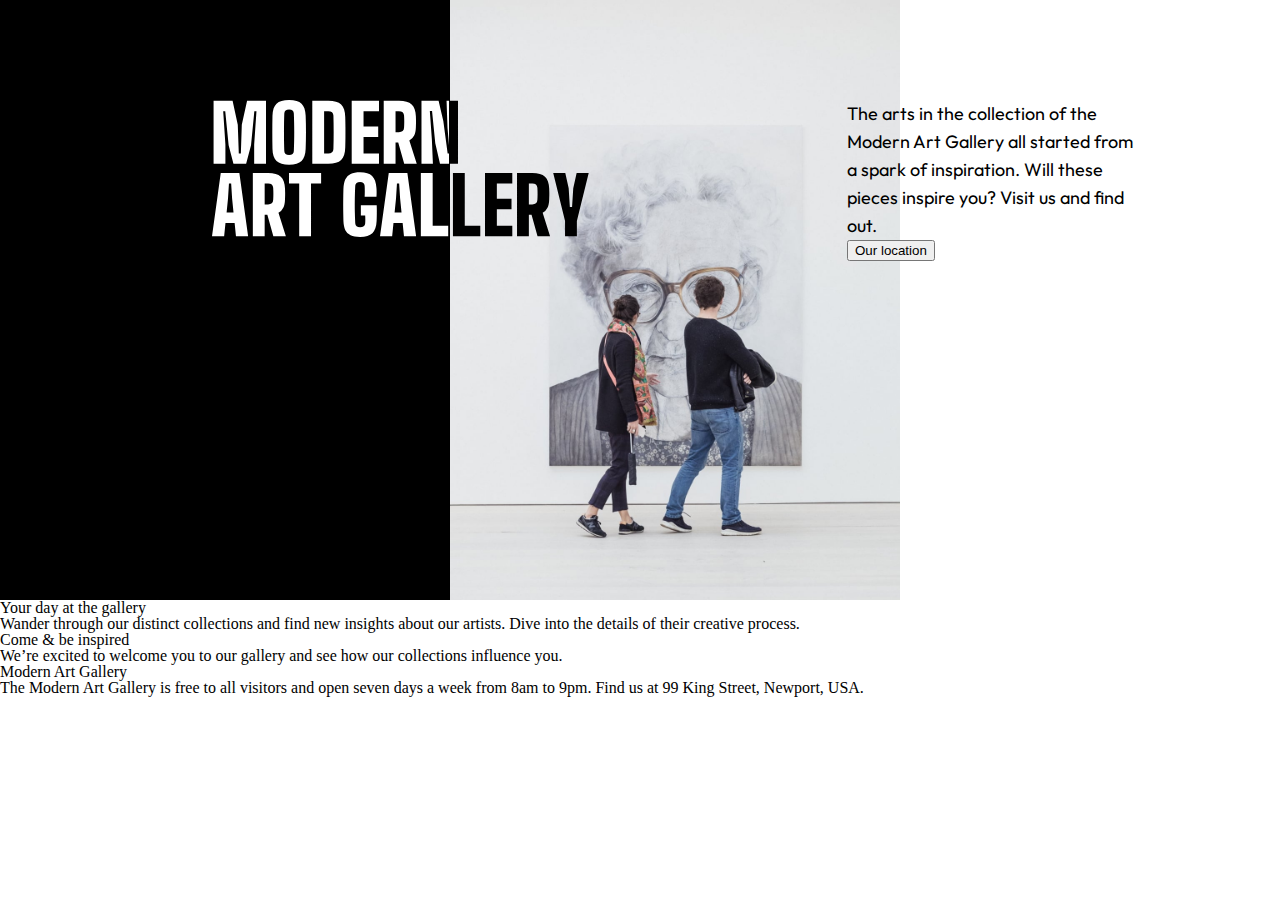
==== index.html @ d8437123 "implementation of tags in html body plus header css" ====
<!DOCTYPE html>
<html lang="en">
<head>
  <meta charset="UTF-8">
  <meta name="viewport" content="width=device-width, initial-scale=1.0">

  <link rel="icon" type="image/png" sizes="32x32" href="./assets/favicon-32x32.png">
  <link rel="preconnect" href="https://fonts.googleapis.com">
  <link rel="preconnect" href="https://fonts.gstatic.com" crossorigin>
  <link href="https://fonts.googleapis.com/css2?family=Big+Shoulders+Display:wght@900&family=Outfit:wght@300&display=swap" rel="stylesheet">
  <link rel="stylesheet" href="./css/reset.css">
  <link rel="stylesheet" href="./css/global.css">
  <link rel="stylesheet" href="./css/header.css">


  <title>Frontend Mentor | Art gallery website</title>
</head>
<body>
<header class="header">
  <div class="header-card">
    <div class="blackBackgrund">
    </div>
    <div class="header-title">
      <svg xmlns="http://www.w3.org/2000/svg" viewbox="0 0 111 40">
        <defs>
          <linearGradient id="grad">
            <stop offset="63%" style="stop-color:rgb(255,255,255);" />
            <stop offset="0%" style="stop-color:rgb(0,0,0);"/>
          </linearGradient>
        </defs>
        <path d="M3.916 18.656V12.99L3.27 3.27h.598l.99 9.95 1.406 5.436h3.708l1.428-5.435.968-9.95h.621l-.668 9.72v5.665h3.455V.23H10.25L8.706 7.21l-.276 8.406H7.83l-.3-8.407L6.012.23H.462v18.426h3.455Zm18.61.23c1.689 0 2.902-.356 3.64-1.07.736-.714 1.135-1.9 1.197-3.559.061-1.505.092-3.105.092-4.802 0-1.697-.03-3.313-.092-4.848-.062-1.643-.46-2.822-1.198-3.536C25.428.357 24.215 0 22.525 0c-1.688 0-2.913.357-3.673 1.071-.76.714-1.155 1.893-1.186 3.536a237.22 237.22 0 0 0-.046 4.825v.365c.002 1.576.018 3.063.046 4.46.03 1.659.426 2.845 1.186 3.559s1.985 1.07 3.674 1.07Zm0-2.81c-.906 0-1.374-.39-1.405-1.174-.03-.783-.054-1.643-.07-2.58a176.449 176.449 0 0 1 0-5.78c.016-.937.04-1.797.07-2.58.03-.768.499-1.152 1.405-1.152.89 0 1.351.384 1.382 1.152.03.783.057 1.643.08 2.58a117.65 117.65 0 0 1 0 5.78c-.023.937-.05 1.797-.08 2.58-.03.783-.491 1.175-1.382 1.175Zm11.447 2.58c1.735 0 2.987-.368 3.754-1.105.768-.737 1.167-1.95 1.198-3.64.03-1.074.05-2.091.058-3.051.007-.96.007-1.92 0-2.88-.008-.959-.027-1.968-.058-3.028-.03-1.689-.43-2.898-1.198-3.628C36.96.595 35.708.23 33.973.23h-4.675v18.426h4.675Zm0-3.04h-1.22V3.271h1.22c.967 0 1.467.422 1.497 1.266.092 3.256.092 6.519 0 9.79-.03.86-.53 1.29-1.497 1.29Zm14.81 3.04v-3.04H44.27v-4.814h4.284v-3.04h-4.284V3.271h4.514V.23h-7.97v18.425h7.97Zm4.837 0v-6.218h.783l1.75 6.218h3.663l-2.165-6.794a3.199 3.199 0 0 0 1.405-1.463c.307-.637.476-1.455.506-2.453.016-.43.027-.806.035-1.128.008-.323.008-.645 0-.968a96.42 96.42 0 0 0-.035-1.128c-.061-1.597-.472-2.745-1.232-3.444C57.57.58 56.33.23 54.61.23h-4.445v18.426h3.455Zm.99-9.259h-.99V3.271h.99c.952 0 1.451.422 1.497 1.266a28.055 28.055 0 0 1 0 3.594c-.046.844-.545 1.266-1.497 1.266Zm9.927 9.26-.299-7.072-.599-8.337h.645l.944 9.374 1.382 6.034h5.252V.23h-3.34l.276 7.9.645 7.486h-.598l-1.267-9.512L66.196.23h-4.998v18.426h3.34ZM3.547 39.77l.392-3.847H6.61l.392 3.847h3.547L7.992 21.344H2.557L0 39.77h3.547Zm2.74-6.887H4.262l.415-4.077.276-4.422h.645l.276 4.422.415 4.077Zm9.099 6.887v-6.22h.783l1.75 6.22h3.663l-2.165-6.795a3.199 3.199 0 0 0 1.404-1.463c.308-.637.477-1.454.507-2.452.016-.43.027-.807.035-1.13.007-.322.007-.644 0-.966-.008-.323-.02-.7-.035-1.13-.061-1.596-.472-2.744-1.232-3.442-.76-.7-2-1.048-3.72-1.048h-4.445V39.77h3.455Zm.99-9.26h-.99v-6.126h.99c.952 0 1.451.422 1.497 1.267a28.055 28.055 0 0 1 0 3.593c-.046.844-.545 1.267-1.497 1.267Zm12.553 9.26V24.384h2.948v-3.04h-9.374v3.04h2.971V39.77h3.455Zm14.326.23c1.643 0 2.841-.357 3.593-1.071.753-.714 1.167-1.9 1.244-3.559.03-.706.05-1.474.058-2.303.007-.829-.004-1.597-.035-2.303h-4.63v2.994h1.267a16.197 16.197 0 0 1 0 2.257c-.03.384-.176.676-.437.876-.261.2-.614.299-1.06.299-.89 0-1.359-.392-1.405-1.175a90.954 90.954 0 0 1-.126-3.535 107.71 107.71 0 0 1 0-3.858c.023-1.29.065-2.472.126-3.547.046-.768.515-1.152 1.405-1.152.845 0 1.29.384 1.336 1.152.03.43.046.96.046 1.59 0 .629-.015 1.158-.046 1.588h3.455c.03-.353.046-.775.046-1.266 0-.492-.015-.914-.046-1.267-.107-1.643-.53-2.822-1.267-3.536-.737-.714-1.911-1.07-3.524-1.07-1.136 0-2.053.157-2.752.471a3.032 3.032 0 0 0-1.543 1.532c-.33.706-.519 1.643-.565 2.81-.015.614-.03 1.328-.046 2.142a135.078 135.078 0 0 0 0 5.102c.016.821.031 1.555.046 2.2.046 1.105.23 1.996.553 2.671a3.01 3.01 0 0 0 1.532 1.486c.699.315 1.624.472 2.775.472Zm9.375-.23.391-3.847h2.672l.391 3.847h3.547l-2.556-18.426h-5.436L49.083 39.77h3.547Zm2.74-6.887h-2.026l.414-4.077.277-4.422h.644l.277 4.422.414 4.077Zm13.636 6.887v-3.04h-4.538V21.343h-3.455V39.77h7.993Zm9.374 0v-3.04h-4.537V21.343h-3.455V39.77h7.992Zm9.351 0v-3.04h-4.514v-4.814H87.5v-3.04h-4.284v-4.492h4.514v-3.04h-7.969V39.77h7.97Zm4.837 0v-6.22h.783l1.75 6.22h3.663l-2.165-6.795a3.199 3.199 0 0 0 1.405-1.463c.307-.637.476-1.454.507-2.452.015-.43.026-.807.034-1.13.008-.322.008-.644 0-.966a96.42 96.42 0 0 0-.034-1.13c-.062-1.596-.473-2.744-1.233-3.442-.76-.7-2-1.048-3.72-1.048h-4.445V39.77h3.455Zm.99-9.26h-.99v-6.126h.99c.953 0 1.452.422 1.498 1.267a28.055 28.055 0 0 1 0 3.593c-.046.844-.545 1.267-1.497 1.267Zm13.037 9.26v-4.4l.253-1.06 3.202-12.966h-3.524l-.99 4.468-.346 5.413h-.645l-.345-5.413-.99-4.468h-3.525l3.202 12.99.253 1.036v4.4h3.455Z" fill="url(#grad)"/></svg>
    </div>
    <div class="heroImg" role="img" aria-label="image content a picture with a oldo woman">
    </div>
  </div>

  <div class="header-content">
    <p class="text-s">The arts in the collection of the Modern Art Gallery all started
      from a spark of inspiration. Will these pieces inspire you? Visit
      us and find out.</p>

  <a href="#"><button>Our location</button></a>
  </div>
</header>
<main>
  <h2>Your day at the gallery</h2>

  <p>Wander through our distinct collections and find new insights about
    our artists. Dive into the details of their creative process.
  </p>

  <h3>Come &amp; be inspired</h3>

  <p>We’re excited to welcome you to our gallery and see how our collections
    influence you.</p>
</main>
<footer>
  <h2>Modern Art Gallery</h2>

  <p>The Modern Art Gallery is free to all visitors and open seven days a week
    from 8am to 9pm. Find us at 99 King Street, Newport, USA.
  </p>
</footer>
</body>
</html>
---- css/global.css ----
.title-xl{
    font-family: 'Big Shoulders Display', cursive;
    font-size: 96px;
    line-height: 88px;
}

.title-l{
    font-family: 'Big Shoulders Display', cursive;
    font-size: 70px;
    line-height: 70px;
}

.title-m{
    font-family: 'Big Shoulders Display', cursive;
    font-size: 60px;
    line-height: 50px;
}

.title-s{
    font-family: 'Big Shoulders Display', cursive;
    font-size: 36px;
    line-height: 36px;
}

.text-m{
    font-family: 'Outfit', sans-serif;
    font-size: 22px;
    line-height: 32px;
}

.text-s{
    font-family: 'Outfit', sans-serif;
    font-size: 18px;
    line-height: 28px;
}
---- css/header.css ----
.header{
 display: flex;
}

.header-card{
    position: relative;
    display: flex;
}
.blackBackgrund{
    background-color: black;
    width: 450px;
    height: 600px;
}

.header-title{
    position: absolute;
    top: 100px;
    left: 212px;
    width: 380px;
    height: 200px;

}

.heroImg{
    background-image: url("../assets/desktop/image-hero@2x.jpg");
    background-size: cover;
    background-repeat: no-repeat;
    background-position: center;
    width: 450px;
    height: 600px;
}

.header-content{
    display: flex;
    flex-direction: column;
    position: relative;
    width: 290px;
    top: 100px;
    left: -53px;


}
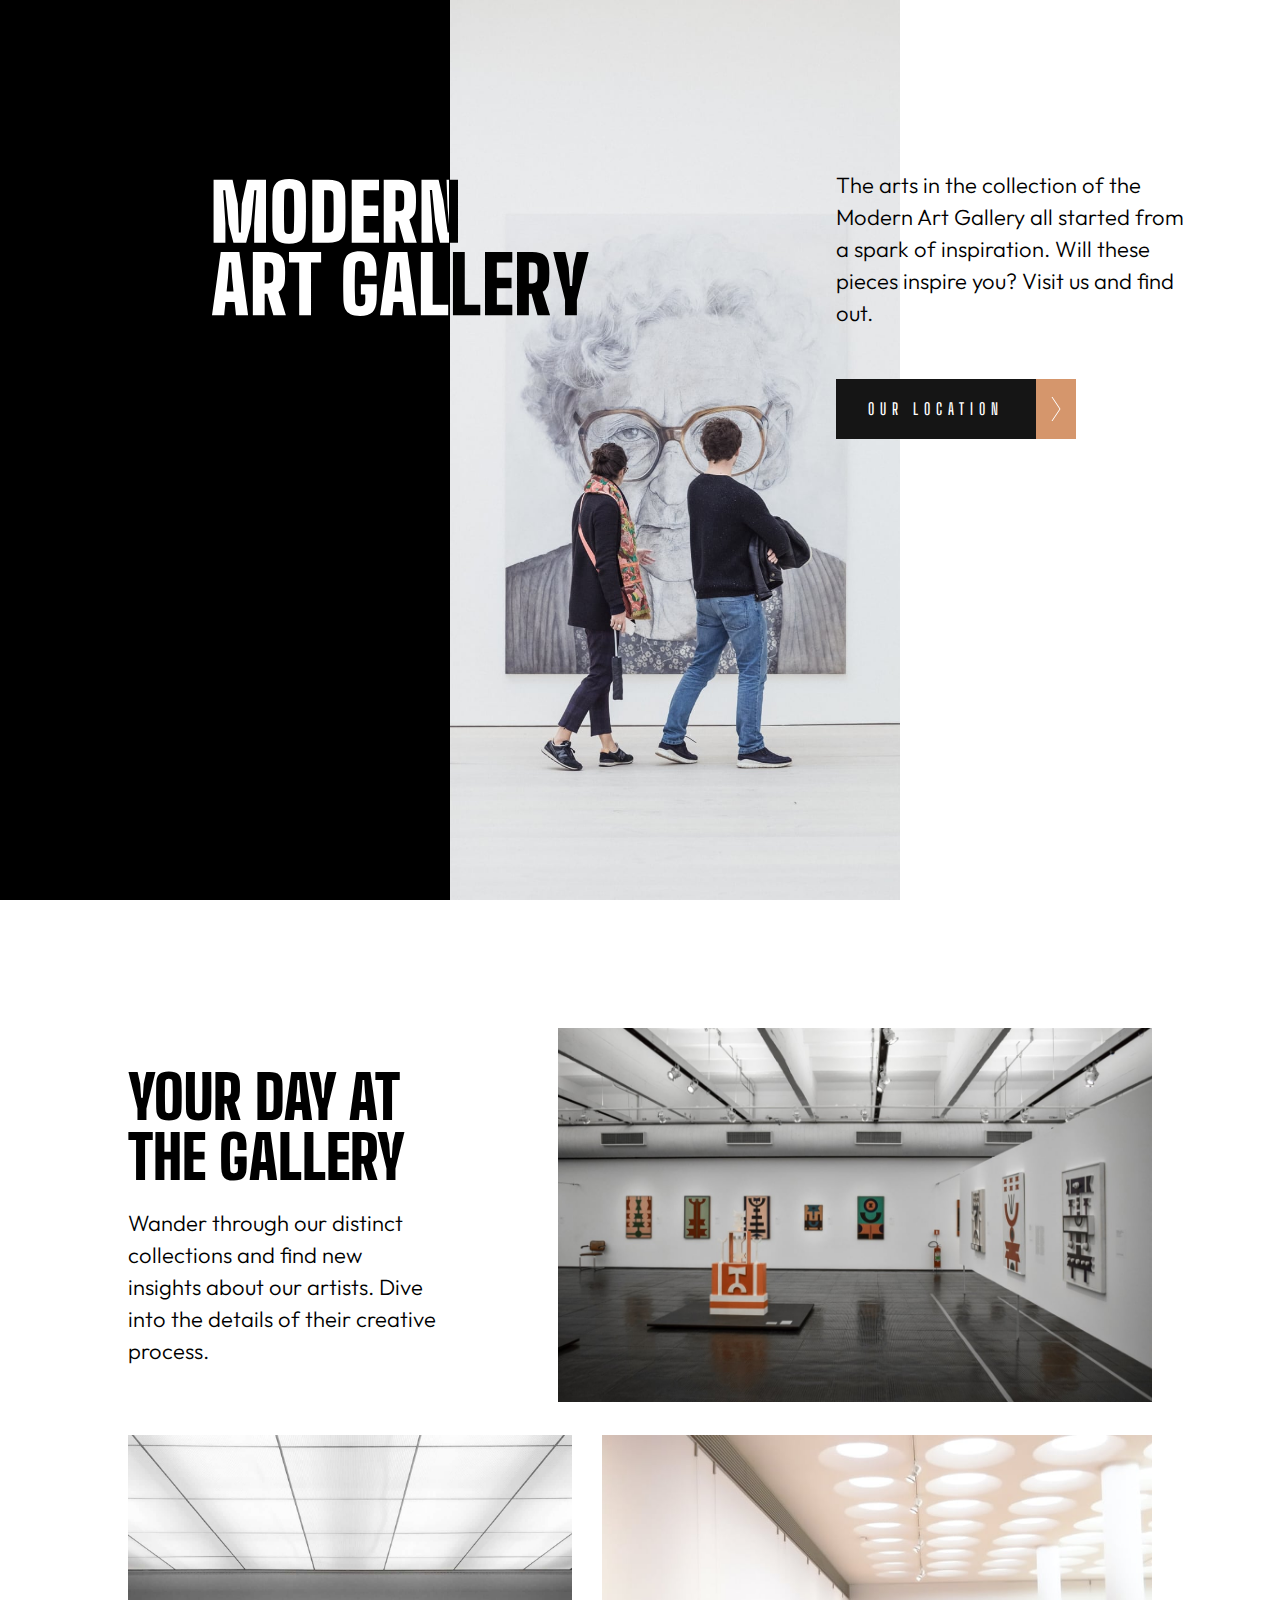
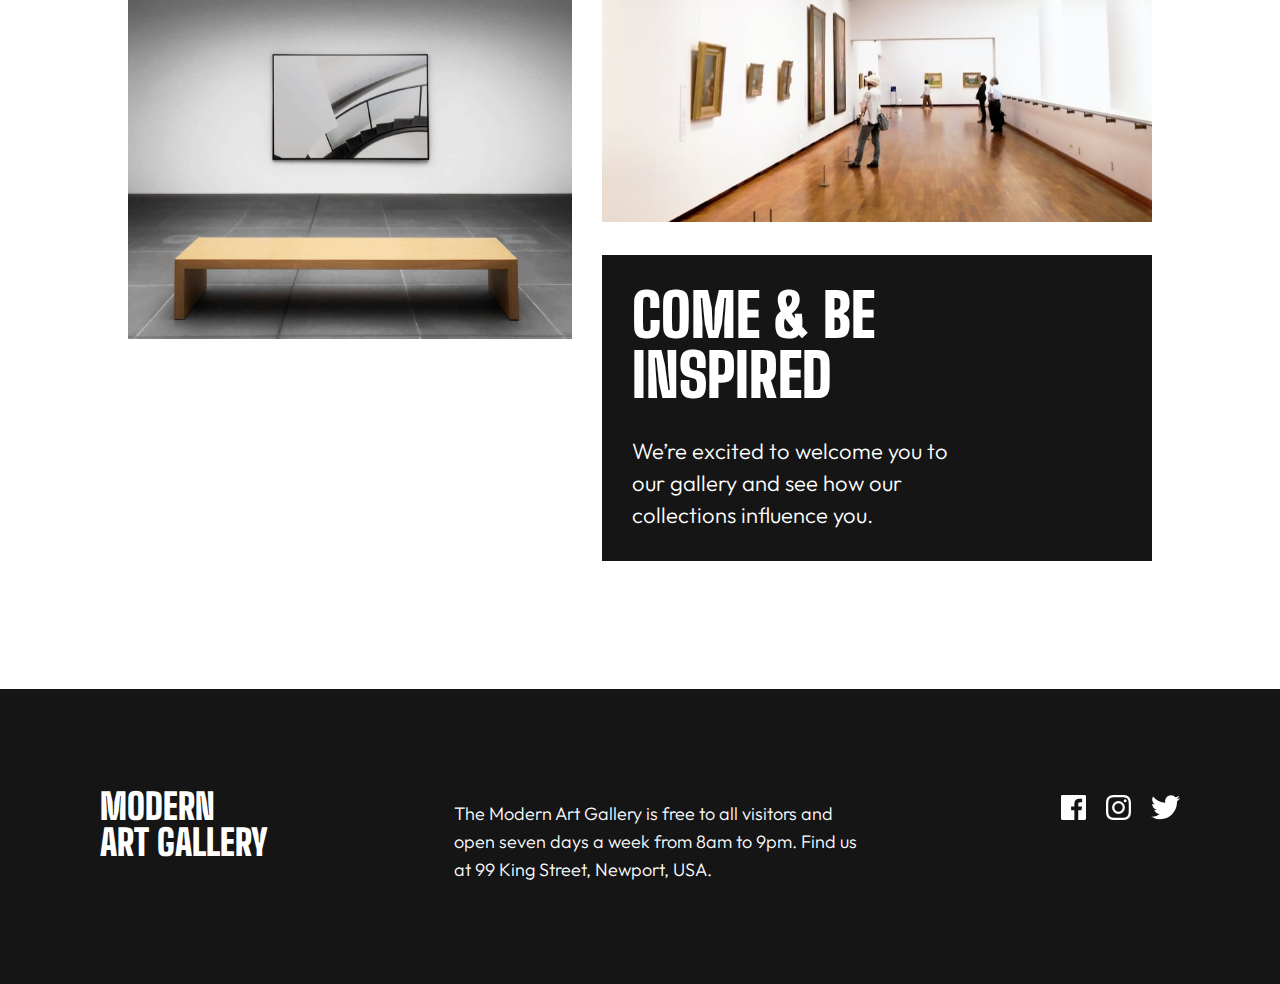
==== commit d4c83ddf: "html and css desktop home complet" ====
--- a/index.html
+++ b/index.html
@@ -7,10 +7,12 @@
   <link rel="icon" type="image/png" sizes="32x32" href="./assets/favicon-32x32.png">
   <link rel="preconnect" href="https://fonts.googleapis.com">
   <link rel="preconnect" href="https://fonts.gstatic.com" crossorigin>
-  <link href="https://fonts.googleapis.com/css2?family=Big+Shoulders+Display:wght@900&family=Outfit:wght@300&display=swap" rel="stylesheet">
+  <link href="https://fonts.googleapis.com/css2?family=Big+Shoulders+Display:wght@300;500;900&family=Outfit:wght@300&display=swap" rel="stylesheet">
   <link rel="stylesheet" href="./css/reset.css">
   <link rel="stylesheet" href="./css/global.css">
   <link rel="stylesheet" href="./css/header.css">
+  <link rel="stylesheet" href="./css/main.css">
+  <link rel="stylesheet" href="./css/footer.css">
 
 
   <title>Frontend Mentor | Art gallery website</title>
@@ -35,31 +37,65 @@
   </div>
 
   <div class="header-content">
-    <p class="text-s">The arts in the collection of the Modern Art Gallery all started
+    <p class="text-m">The arts in the collection of the Modern Art Gallery all started
       from a spark of inspiration. Will these pieces inspire you? Visit
       us and find out.</p>
 
-  <a href="#"><button>Our location</button></a>
+    <!--      <div class="button">-->
+    <a class="buttom-anchor" href="location.html"><button class="buttom title-s">Our location</button>
+      <!--      </div>-->
+      <div class="buttom-arrow">
+        <img src="./assets/icon-arrow-right.svg" alt="white right arrow icon">
+      </div>
+    </a>
   </div>
 </header>
 <main>
-  <h2>Your day at the gallery</h2>
+  <section class="galery">
+    <div class="galeryContent">
+      <h2 class="title-m">Your day at the gallery</h2>
+      <p class="text-m">Wander through our distinct collections and find new insights about
+        our artists. Dive into the details of their creative process.
+      </p>
+    </div>
+    <div class="galery-img1">
+      <img src="./assets/desktop/image-grid-1@2x.jpg" alt="">
+    </div>
 
-  <p>Wander through our distinct collections and find new insights about
-    our artists. Dive into the details of their creative process.
+    <div class="galery-img2">
+      <img src="./assets/desktop/image-grid-2@2x.jpg" alt="">
+    </div>
+
+    <div class="finalGrid">
+      <div class="galery-img3">
+        <img src="./assets/desktop/image-grid-3@2x.jpg" alt="">
+      </div>
+
+      <div class="galeryContent2">
+        <h2 class="title-m">Come &amp; be inspired</h2>
+
+        <p class="text-m">We’re excited to welcome you to our gallery and see how our collections
+          influence you.</p>
+      </div>
+    </div>
+
+  </section>
+</main>
+<footer>
+
+  <h2 class="title-s">Modern Art Gallery</h2>
+
+  <p class="text-s">The Modern Art Gallery is free to all visitors and open seven days a week
+    from 8am to 9pm. Find us at 99 King Street, Newport, USA.
   </p>
 
-  <h3>Come &amp; be inspired</h3>
+  <div class="social-media">
+    <a href="#"><img src="./assets/icon-facebook.svg" alt=""></a>
+    <a href="#"><img src="./assets/icon-instagram.svg" alt=""></a>
+    <a href="#"><img src="./assets/icon-twitter.svg" alt=""></a>
+  </div>
 
-  <p>We’re excited to welcome you to our gallery and see how our collections
-    influence you.</p>
-</main>
-<footer>
-  <h2>Modern Art Gallery</h2>
 
-  <p>The Modern Art Gallery is free to all visitors and open seven days a week
-    from 8am to 9pm. Find us at 99 King Street, Newport, USA.
-  </p>
 </footer>
 </body>
 </html>--- a/css/global.css
+++ b/css/global.css
@@ -1,35 +1,91 @@
+body{
+    font-weight: 300;
+}
+
 .title-xl{
     font-family: 'Big Shoulders Display', cursive;
     font-size: 96px;
     line-height: 88px;
+    font-weight: 900;
+    text-transform: uppercase;
 }
 
 .title-l{
     font-family: 'Big Shoulders Display', cursive;
     font-size: 70px;
     line-height: 70px;
+    font-weight: 900;
+    text-transform: uppercase;
 }
 
 .title-m{
     font-family: 'Big Shoulders Display', cursive;
     font-size: 60px;
-    line-height: 50px;
+    font-weight: 900;
+    text-transform: uppercase;
 }
 
 .title-s{
     font-family: 'Big Shoulders Display', cursive;
     font-size: 36px;
     line-height: 36px;
+    font-weight: 900;
+    text-transform: uppercase;
 }
 
 .text-m{
     font-family: 'Outfit', sans-serif;
     font-size: 22px;
     line-height: 32px;
+    font-weight: 300;
 }
 
 .text-s{
     font-family: 'Outfit', sans-serif;
     font-size: 18px;
     line-height: 28px;
-}+    font-weight: 300;
+}
+
+.buttom-anchor{
+    display:flex;
+    width: 240px;
+    height: 60px;
+}
+
+
+.buttom{
+    font-family: 'Big Shoulders Display', cursive;
+    font-size: 16px;
+    text-transform: uppercase;
+    font-stretch: extra-expanded;
+    font-weight: 600;
+    letter-spacing: 6px;
+    background-color: #151515;
+    border: none;
+    color: white;
+    width: calc(100% - 40px);
+
+}
+
+.buttom-arrow{
+    display: flex;
+    justify-content: center;
+    align-items: center;
+    background-color: #D5966C;
+    width: 40px;
+}
+
+.buttom-arrow img{
+    width: 10px;
+    height: 24px;
+}
+
+
+.buttom-anchor:hover .buttom{
+    background-color: #D5966C;
+}
+
+.buttom-anchor:hover .buttom-arrow{
+    background-color: #151515;
+}
--- a/css/header.css
+++ b/css/header.css
@@ -1,5 +1,7 @@
 .header{
- display: flex;
+    display: flex;
+    height: 100vh;
+
 }
 
 .header-card{
@@ -9,16 +11,15 @@
 .blackBackgrund{
     background-color: black;
     width: 450px;
-    height: 600px;
+    height: 100%;
 }
 
 .header-title{
     position: absolute;
-    top: 100px;
+    top: 179px;
     left: 212px;
     width: 380px;
     height: 200px;
-
 }
 
 .heroImg{
@@ -27,16 +28,36 @@
     background-repeat: no-repeat;
     background-position: center;
     width: 450px;
-    height: 600px;
+    height: 100%;
 }
 
 .header-content{
     display: flex;
     flex-direction: column;
     position: relative;
-    width: 290px;
-    top: 100px;
-    left: -53px;
+    width: 350px;
+    top: 169px;
+    left: -64px;
+}
+
+.header-content a{
+    margin-top: 50px;
+}
 
 
+/*nest hub and laptop 1024px*/
+@media screen and (max-width: 1024px) and (max-height: 600px) {
+    .header-title{
+        top: 129px;
+        left: 122px;
+    }
+
+    .header-content {
+        top: 116px;
+    }
+
+    .blackBackgrund {
+        width: 360px;
+    }
+
 }--- a/css/main.css
+++ b/css/main.css
@@ -0,0 +1,101 @@
+.galery{
+    display: grid;
+    margin: 10%;
+    grid-gap: 30px;
+    grid-template-areas: "a1 a1 a2 a2 a2"
+                         "a3 a3 a3 a4 a4"
+                         "a3 a3 a3 a4 a4"
+}
+
+.galeryContent{
+    grid-area: a1;
+    display: flex;
+    flex-direction: column;
+    justify-content: center;
+    width: 400px;
+}
+
+.galeryContent h2{
+    width: 300px;
+}
+
+.galeryContent p{
+    margin-top: 20px;
+    width: 311px;
+}
+
+.galery-img1{
+    grid-area: a2;
+}
+
+.galery-img2{
+    grid-area: a3;
+}
+
+.finalGrid{
+    grid-area: a4;
+    display: flex;
+    flex-direction: column;
+}
+.galery-img3{
+    grid-area: a4;
+    object-fit: cover;
+    width: 550px;
+}
+
+.galeryContent2{
+    background-color: #151515;
+    color: #FFFFFF;
+    margin-top: 30px;
+    height: 100%;
+
+}
+
+.galeryContent2 h2{
+    width: 300px;
+    margin: 30px;
+
+}
+
+.galeryContent2 p{
+    width: 350px;
+    margin: 30px;
+}
+
+.galery img{
+    width: 100%;
+    object-fit: cover;
+}
+
+/*nest hub max and desktops 1280px*/
+@media screen and (max-width: 1280px) and (max-height: 800px) {
+    .galery-img3{
+        grid-area: a4;
+        object-fit: cover;
+        width: 400px;
+    }
+}
+
+
+/*nest hub and laptop 1024px*/
+@media screen and (max-width: 1024px) and (max-height: 600px) {
+    .galery-img3{
+        grid-area: a4;
+        object-fit: cover;
+        width: 400px;
+    }
+
+    .galery-img2{
+        width: 545px;
+    }
+
+    .galery{
+        display: grid;
+        margin: 3%;
+        grid-gap: 30px;
+        grid-template-areas: "a1 a1 a2 a2 a2"
+                         "a3 a3 a3 a4 a4"
+                         "a3 a3 a3 a4 a4"
+    }
+
+}--- a/css/footer.css
+++ b/css/footer.css
@@ -0,0 +1,30 @@
+footer{
+    background-color: #151515;
+    display: flex;
+    padding: 100px;
+    justify-content: space-between;
+    align-items: baseline;
+}
+
+footer h2{
+    color: #FFFFFF;
+    width: 170px;
+}
+
+footer p{
+    color: #FFFFFF;
+    width: 422px;
+}
+
+.social-media{
+    display: flex;
+    gap: 20px;
+}
+
+.social-media img{
+    height: 25px;
+}
+
+.social-media img:hover{
+    filter: brightness(0) saturate(100%) invert(66%) sepia(12%) saturate(1470%) hue-rotate(341deg) brightness(97%) contrast(85%);
+}
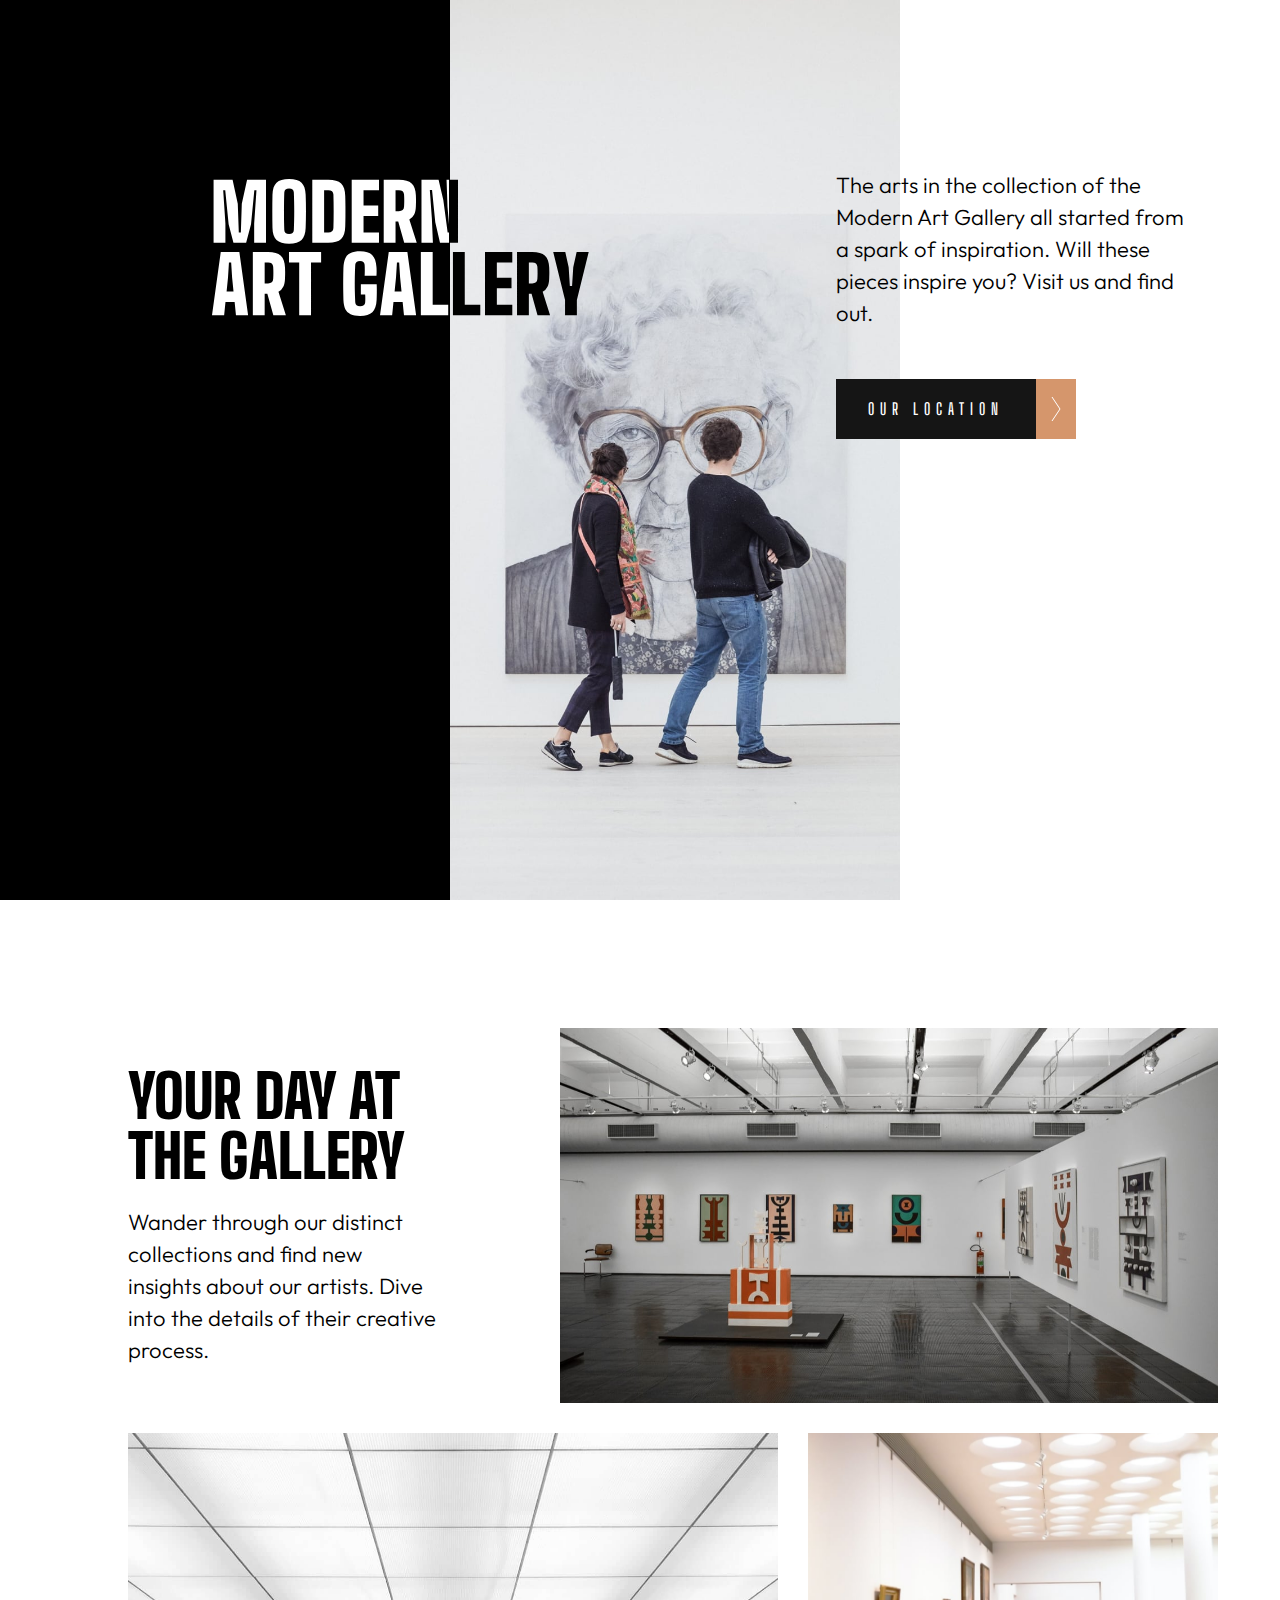
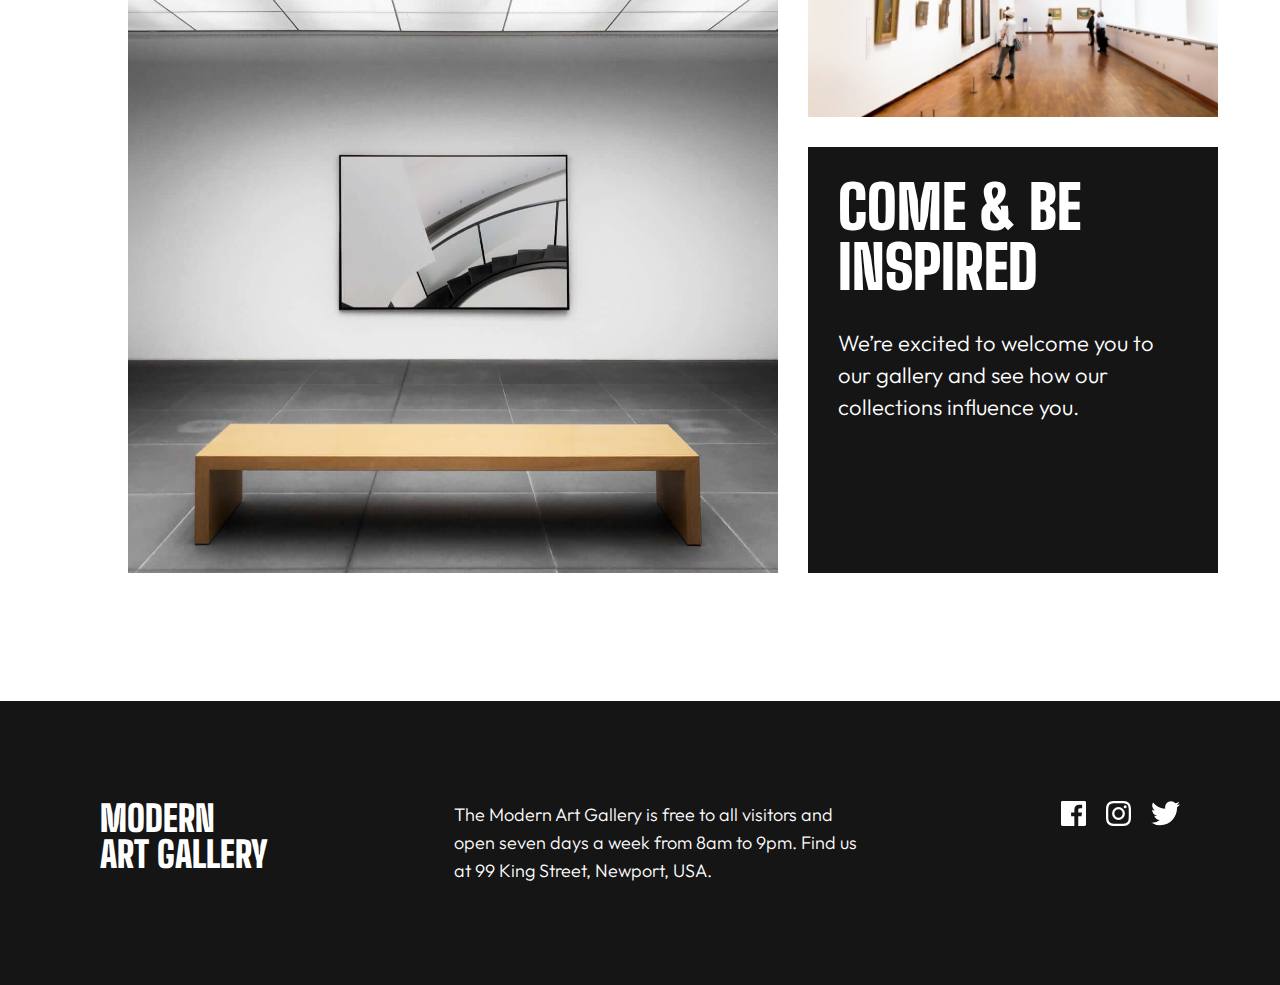
==== commit 8200ff40: "change img tags from html to css, 1024px design/responsiveness improvements, 912px responsiveness im" ====
--- a/index.html
+++ b/index.html
@@ -22,6 +22,9 @@
   <div class="header-card">
     <div class="blackBackgrund">
     </div>
+
+    <!--      Title Modern art galery svg code-->
+
     <div class="header-title">
       <svg xmlns="http://www.w3.org/2000/svg" viewbox="0 0 111 40">
         <defs>
@@ -30,26 +33,29 @@
             <stop offset="0%" style="stop-color:rgb(0,0,0);"/>
           </linearGradient>
         </defs>
-        <path d="M3.916 18.656V12.99L3.27 3.27h.598l.99 9.95 1.406 5.436h3.708l1.428-5.435.968-9.95h.621l-.668 9.72v5.665h3.455V.23H10.25L8.706 7.21l-.276 8.406H7.83l-.3-8.407L6.012.23H.462v18.426h3.455Zm18.61.23c1.689 0 2.902-.356 3.64-1.07.736-.714 1.135-1.9 1.197-3.559.061-1.505.092-3.105.092-4.802 0-1.697-.03-3.313-.092-4.848-.062-1.643-.46-2.822-1.198-3.536C25.428.357 24.215 0 22.525 0c-1.688 0-2.913.357-3.673 1.071-.76.714-1.155 1.893-1.186 3.536a237.22 237.22 0 0 0-.046 4.825v.365c.002 1.576.018 3.063.046 4.46.03 1.659.426 2.845 1.186 3.559s1.985 1.07 3.674 1.07Zm0-2.81c-.906 0-1.374-.39-1.405-1.174-.03-.783-.054-1.643-.07-2.58a176.449 176.449 0 0 1 0-5.78c.016-.937.04-1.797.07-2.58.03-.768.499-1.152 1.405-1.152.89 0 1.351.384 1.382 1.152.03.783.057 1.643.08 2.58a117.65 117.65 0 0 1 0 5.78c-.023.937-.05 1.797-.08 2.58-.03.783-.491 1.175-1.382 1.175Zm11.447 2.58c1.735 0 2.987-.368 3.754-1.105.768-.737 1.167-1.95 1.198-3.64.03-1.074.05-2.091.058-3.051.007-.96.007-1.92 0-2.88-.008-.959-.027-1.968-.058-3.028-.03-1.689-.43-2.898-1.198-3.628C36.96.595 35.708.23 33.973.23h-4.675v18.426h4.675Zm0-3.04h-1.22V3.271h1.22c.967 0 1.467.422 1.497 1.266.092 3.256.092 6.519 0 9.79-.03.86-.53 1.29-1.497 1.29Zm14.81 3.04v-3.04H44.27v-4.814h4.284v-3.04h-4.284V3.271h4.514V.23h-7.97v18.425h7.97Zm4.837 0v-6.218h.783l1.75 6.218h3.663l-2.165-6.794a3.199 3.199 0 0 0 1.405-1.463c.307-.637.476-1.455.506-2.453.016-.43.027-.806.035-1.128.008-.323.008-.645 0-.968a96.42 96.42 0 0 0-.035-1.128c-.061-1.597-.472-2.745-1.232-3.444C57.57.58 56.33.23 54.61.23h-4.445v18.426h3.455Zm.99-9.259h-.99V3.271h.99c.952 0 1.451.422 1.497 1.266a28.055 28.055 0 0 1 0 3.594c-.046.844-.545 1.266-1.497 1.266Zm9.927 9.26-.299-7.072-.599-8.337h.645l.944 9.374 1.382 6.034h5.252V.23h-3.34l.276 7.9.645 7.486h-.598l-1.267-9.512L66.196.23h-4.998v18.426h3.34ZM3.547 39.77l.392-3.847H6.61l.392 3.847h3.547L7.992 21.344H2.557L0 39.77h3.547Zm2.74-6.887H4.262l.415-4.077.276-4.422h.645l.276 4.422.415 4.077Zm9.099 6.887v-6.22h.783l1.75 6.22h3.663l-2.165-6.795a3.199 3.199 0 0 0 1.404-1.463c.308-.637.477-1.454.507-2.452.016-.43.027-.807.035-1.13.007-.322.007-.644 0-.966-.008-.323-.02-.7-.035-1.13-.061-1.596-.472-2.744-1.232-3.442-.76-.7-2-1.048-3.72-1.048h-4.445V39.77h3.455Zm.99-9.26h-.99v-6.126h.99c.952 0 1.451.422 1.497 1.267a28.055 28.055 0 0 1 0 3.593c-.046.844-.545 1.267-1.497 1.267Zm12.553 9.26V24.384h2.948v-3.04h-9.374v3.04h2.971V39.77h3.455Zm14.326.23c1.643 0 2.841-.357 3.593-1.071.753-.714 1.167-1.9 1.244-3.559.03-.706.05-1.474.058-2.303.007-.829-.004-1.597-.035-2.303h-4.63v2.994h1.267a16.197 16.197 0 0 1 0 2.257c-.03.384-.176.676-.437.876-.261.2-.614.299-1.06.299-.89 0-1.359-.392-1.405-1.175a90.954 90.954 0 0 1-.126-3.535 107.71 107.71 0 0 1 0-3.858c.023-1.29.065-2.472.126-3.547.046-.768.515-1.152 1.405-1.152.845 0 1.29.384 1.336 1.152.03.43.046.96.046 1.59 0 .629-.015 1.158-.046 1.588h3.455c.03-.353.046-.775.046-1.266 0-.492-.015-.914-.046-1.267-.107-1.643-.53-2.822-1.267-3.536-.737-.714-1.911-1.07-3.524-1.07-1.136 0-2.053.157-2.752.471a3.032 3.032 0 0 0-1.543 1.532c-.33.706-.519 1.643-.565 2.81-.015.614-.03 1.328-.046 2.142a135.078 135.078 0 0 0 0 5.102c.016.821.031 1.555.046 2.2.046 1.105.23 1.996.553 2.671a3.01 3.01 0 0 0 1.532 1.486c.699.315 1.624.472 2.775.472Zm9.375-.23.391-3.847h2.672l.391 3.847h3.547l-2.556-18.426h-5.436L49.083 39.77h3.547Zm2.74-6.887h-2.026l.414-4.077.277-4.422h.644l.277 4.422.414 4.077Zm13.636 6.887v-3.04h-4.538V21.343h-3.455V39.77h7.993Zm9.374 0v-3.04h-4.537V21.343h-3.455V39.77h7.992Zm9.351 0v-3.04h-4.514v-4.814H87.5v-3.04h-4.284v-4.492h4.514v-3.04h-7.969V39.77h7.97Zm4.837 0v-6.22h.783l1.75 6.22h3.663l-2.165-6.795a3.199 3.199 0 0 0 1.405-1.463c.307-.637.476-1.454.507-2.452.015-.43.026-.807.034-1.13.008-.322.008-.644 0-.966a96.42 96.42 0 0 0-.034-1.13c-.062-1.596-.473-2.744-1.233-3.442-.76-.7-2-1.048-3.72-1.048h-4.445V39.77h3.455Zm.99-9.26h-.99v-6.126h.99c.953 0 1.452.422 1.498 1.267a28.055 28.055 0 0 1 0 3.593c-.046.844-.545 1.267-1.497 1.267Zm13.037 9.26v-4.4l.253-1.06 3.202-12.966h-3.524l-.99 4.468-.346 5.413h-.645l-.345-5.413-.99-4.468h-3.525l3.202 12.99.253 1.036v4.4h3.455Z" fill="url(#grad)"/></svg>
+        <path d="M3.916 18.656V12.99L3.27 3.27h.598l.99 9.95 1.406 5.436h3.708l1.428-5.435.968-9.95h.621l-.668 9.72v5.665h3.455V.23H10.25L8.706 7.21l-.276 8.406H7.83l-.3-8.407L6.012.23H.462v18.426h3.455Zm18.61.23c1.689 0 2.902-.356 3.64-1.07.736-.714 1.135-1.9 1.197-3.559.061-1.505.092-3.105.092-4.802 0-1.697-.03-3.313-.092-4.848-.062-1.643-.46-2.822-1.198-3.536C25.428.357 24.215 0 22.525 0c-1.688 0-2.913.357-3.673 1.071-.76.714-1.155 1.893-1.186 3.536a237.22 237.22 0 0 0-.046 4.825v.365c.002  1.576.018 3.063.046 4.46.03 1.659.426 2.845 1.186 3.559s1.985 1.07 3.674 1.07Zm0-2.81c-.906  0-1.374-.39-1.405-1.174-.03-.783-.054-1.643-.07-2.58a176.449 176.449 0 0 1  0-5.78c.016-.937.04-1.797.07-2.58.03-.768.499-1.152 1.405-1.152.89 0 1.351.384 1.382 1.152.03.783.057  1.643.08 2.58a117.65 117.65 0 0 1 0 5.78c-.023.937-.05 1.797-.08 2.58-.03.783-.491 1.175-1.382 1.175Zm11.447  2.58c1.735 0 2.987-.368 3.754-1.105.768-.737 1.167-1.95 1.198-3.64.03-1.074.05-2.091.058-3.051.007-.96.007-1.92  0-2.88-.008-.959-.027-1.968-.058-3.028-.03-1.689-.43-2.898-1.198-3.628C36.96.595 35.708.23  33.973.23h-4.675v18.426h4.675Zm0-3.04h-1.22V3.271h1.22c.967 0 1.467.422 1.497 1.266.092 3.256.092 6.519 0  9.79-.03.86-.53 1.29-1.497 1.29Zm14.81  3.04v-3.04H44.27v-4.814h4.284v-3.04h-4.284V3.271h4.514V.23h-7.97v18.425h7.97Zm4.837 0v-6.218h.783l1.75 6.218h3.663l-2.165-6.794a3.199 3.199 0 0 0 1.405-1.463c.307-.637.476-1.455.506-2.453.016-.43.027-.806.035-1.128.008-.323.008-.645 0-.968a96.42 96.42 0 0 0-.035-1.128c-.061-1.597-.472-2.745-1.232-3.444C57.57.58 56.33.23 54.61.23h-4.445v18.426h3.455Zm.99-9.259h-.99V3.271h.99c.952 0 1.451.422 1.497 1.266a28.055 28.055 0 0 1 0 3.594c-.046.844-.545 1.266-1.497 1.266Zm9.927 9.26-.299-7.072-.599-8.337h.645l.944 9.374 1.382 6.034h5.252V.23h-3.34l.276 7.9.645 7.486h-.598l-1.267-9.512L66.196.23h-4.998v18.426h3.34ZM3.547 39.77l.392-3.847H6.61l.392 3.847h3.547L7.992 21.344H2.557L0 39.77h3.547Zm2.74-6.887H4.262l.415-4.077.276-4.422h.645l.276 4.422.415 4.077Zm9.099 6.887v-6.22h.783l1.75 6.22h3.663l-2.165-6.795a3.199 3.199 0 0 0 1.404-1.463c.308-.637.477-1.454.507-2.452.016-.43.027-.807.035-1.13.007-.322.007-.644 0-.966-.008-.323-.02-.7-.035-1.13-.061-1.596-.472-2.744-1.232-3.442-.76-.7-2-1.048-3.72-1.048h-4.445V39.77h3.455Zm.99-9.26h-.99v-6.126h.99c.952 0 1.451.422 1.497 1.267a28.055 28.055 0 0 1 0 3.593c-.046.844-.545 1.267-1.497 1.267Zm12.553 9.26V24.384h2.948v-3.04h-9.374v3.04h2.971V39.77h3.455Zm14.326.23c1.643 0 2.841-.357 3.593-1.071.753-.714 1.167-1.9 1.244-3.559.03-.706.05-1.474.058-2.303.007-.829-.004-1.597-.035-2.303h-4.63v2.994h1.267a16.197 16.197 0 0 1 0 2.257c-.03.384-.176.676-.437.876-.261.2-.614.299-1.06.299-.89 0-1.359-.392-1.405-1.175a90.954 90.954 0 0 1-.126-3.535 107.71 107.71 0 0 1 0-3.858c.023-1.29.065-2.472.126-3.547.046-.768.515-1.152 1.405-1.152.845 0 1.29.384 1.336 1.152.03.43.046.96.046 1.59 0 .629-.015 1.158-.046 1.588h3.455c.03-.353.046-.775.046-1.266 0-.492-.015-.914-.046-1.267-.107-1.643-.53-2.822-1.267-3.536-.737-.714-1.911-1.07-3.524-1.07-1.136 0-2.053.157-2.752.471a3.032 3.032 0 0 0-1.543 1.532c-.33.706-.519 1.643-.565 2.81-.015.614-.03 1.328-.046 2.142a135.078 135.078 0 0 0 0 5.102c.016.821.031 1.555.046 2.2.046 1.105.23 1.996.553 2.671a3.01 3.01 0 0 0 1.532 1.486c.699.315 1.624.472 2.775.472Zm9.375-.23.391-3.847h2.672l.391 3.847h3.547l-2.556-18.426h-5.436L49.083 39.77h3.547Zm2.74-6.887h-2.026l.414-4.077.277-4.422h.644l.277 4.422.414 4.077Zm13.636 6.887v-3.04h-4.538V21.343h-3.455V39.77h7.993Zm9.374 0v-3.04h-4.537V21.343h-3.455V39.77h7.992Zm9.351 0v-3.04h-4.514v-4.814H87.5v-3.04h-4.284v-4.492h4.514v-3.04h-7.969V39.77h7.97Zm4.837 0v-6.22h.783l1.75 6.22h3.663l-2.165-6.795a3.199 3.199 0 0 0 1.405-1.463c.307-.637.476-1.454.507-2.452.015-.43.026-.807.034-1.13.008-.322.008-.644 0-.966a96.42 96.42 0 0 0-.034-1.13c-.062-1.596-.473-2.744-1.233-3.442-.76-.7-2-1.048-3.72-1.048h-4.445V39.77h3.455Zm.99-9.26h-.99v-6.126h.99c.953 0 1.452.422 1.498 1.267a28.055 28.055 0 0 1 0 3.593c-.046.844-.545 1.267-1.497 1.267Zm13.037 9.26v-4.4l.253-1.06 3.202-12.966h-3.524l-.99 4.468-.346 5.413h-.645l-.345-5.413-.99-4.468h-3.525l3.202 12.99.253 1.036v4.4h3.455Z" fill=""/></svg>
     </div>
+
+    <!--     End of title Modern art galery svg code-->
+
     <div class="heroImg" role="img" aria-label="image content a picture with a oldo woman">
     </div>
-  </div>
 
-  <div class="header-content">
-    <p class="text-m">The arts in the collection of the Modern Art Gallery all started
-      from a spark of inspiration. Will these pieces inspire you? Visit
-      us and find out.</p>
 
-    <!--      <div class="button">-->
-    <a class="buttom-anchor" href="location.html"><button class="buttom title-s">Our location</button>
-      <!--      </div>-->
-      <div class="buttom-arrow">
-        <img src="./assets/icon-arrow-right.svg" alt="white right arrow icon">
-      </div>
-    </a>
+    <div class="header-content">
+      <p class="text-m">The arts in the collection of the Modern Art Gallery all started
+        from a spark of inspiration. Will these pieces inspire you? Visit
+        us and find out.</p>
+
+      <a class="buttom-anchor" href="location.html"><button class="buttom title-s">Our location</button>
+        <div class="buttom-arrow">
+          <img src="./assets/icon-arrow-right.svg" alt="white right arrow icon">
+        </div>
+      </a>
+    </div>
   </div>
 </header>
+
 <main>
   <section class="galery">
     <div class="galeryContent">
@@ -58,17 +64,11 @@
         our artists. Dive into the details of their creative process.
       </p>
     </div>
-    <div class="galery-img1">
-      <img src="./assets/desktop/image-grid-1@2x.jpg" alt="">
-    </div>
-
-    <div class="galery-img2">
-      <img src="./assets/desktop/image-grid-2@2x.jpg" alt="">
-    </div>
+    <div class="galery-img1" role="img" aria-label=""></div>
+    <div class="galery-img2" role="img" aria-label=""></div>
 
     <div class="finalGrid">
       <div class="galery-img3">
-        <img src="./assets/desktop/image-grid-3@2x.jpg" alt="">
       </div>
 
       <div class="galeryContent2">
--- a/css/header.css
+++ b/css/header.css
@@ -1,13 +1,14 @@
 .header{
     display: flex;
     height: 100vh;
-
 }
 
 .header-card{
     position: relative;
     display: flex;
+    width: 100vw;
 }
+
 .blackBackgrund{
     background-color: black;
     width: 450px;
@@ -20,6 +21,10 @@
     left: 212px;
     width: 380px;
     height: 200px;
+}
+
+.header-title svg{
+    fill: url(#grad);
 }
 
 .heroImg{
@@ -49,15 +54,55 @@
 @media screen and (max-width: 1024px) and (max-height: 600px) {
     .header-title{
         top: 129px;
-        left: 122px;
+        left: 41px;
     }
+
 
     .header-content {
         top: 116px;
     }
 
     .blackBackgrund {
-        width: 360px;
+        width: 300px;
+    }
+
+}
+
+/*surface pro 7 and tablets 912px*/
+
+@media screen and (max-width: 912px) and (max-height: 1368px) {
+    .header-card{
+        position: initial;
+        width: 100%;
+        height: 1200px;
+    }
+
+    .heroImg{
+        width: 556px;
+    }
+
+    .blackBackgrund{
+        display: none;
+    }
+
+    .header-title{
+        top: 325px;
+        left: 508px;
+    }
+
+    .header-content {
+        position: absolute;
+        top: 526px;
+        left: 510px;
+    }
+
+    .header-content a {
+        margin-top: 66px;
+    }
+
+
+    .header-title svg{
+        fill: #151515;
     }
 
 }--- a/css/main.css
+++ b/css/main.css
@@ -7,12 +7,15 @@
                          "a3 a3 a3 a4 a4"
 }
 
+/*first card*/
+
 .galeryContent{
     grid-area: a1;
     display: flex;
     flex-direction: column;
     justify-content: center;
-    width: 400px;
+    height: 375px;
+    width: 402px;
 }
 
 .galeryContent h2{
@@ -24,31 +27,55 @@
     width: 311px;
 }
 
+/*first end card*/
+
+/*sencond card*/
+
 .galery-img1{
     grid-area: a2;
+    background-image: url("../assets/desktop/image-grid-1@2x.jpg");
+    background-size: cover;
+    background-repeat: no-repeat;
+    background-position: center;
 }
+
+/*sencond card end */
+
+/*third card*/
 
 .galery-img2{
     grid-area: a3;
+    background-image: url("../assets/desktop/image-grid-2@2x.jpg");
+    background-size: cover;
+    background-repeat: no-repeat;
+    background-position: center;
+    width: 650px;
+    height: 740px;
+
 }
-
 .finalGrid{
     grid-area: a4;
     display: flex;
     flex-direction: column;
+    align-items: flex-start;
+    height: 740px;
 }
 .galery-img3{
-    grid-area: a4;
+
+    background-image: url("../assets/desktop/image-grid-3@2x.jpg");
+    background-size: cover;
+    background-repeat: no-repeat;
+    background-position: center;
     object-fit: cover;
-    width: 550px;
+    width: 100%;
+    height: 40%;
 }
 
 .galeryContent2{
     background-color: #151515;
     color: #FFFFFF;
     margin-top: 30px;
-    height: 100%;
-
+    height: 60%;
 }
 
 .galeryContent2 h2{
@@ -67,15 +94,6 @@
     object-fit: cover;
 }
 
-/*nest hub max and desktops 1280px*/
-@media screen and (max-width: 1280px) and (max-height: 800px) {
-    .galery-img3{
-        grid-area: a4;
-        object-fit: cover;
-        width: 400px;
-    }
-}
-
 
 /*nest hub and laptop 1024px*/
 @media screen and (max-width: 1024px) and (max-height: 600px) {
@@ -90,12 +108,62 @@
     }
 
     .galery{
-        display: grid;
-        margin: 3%;
-        grid-gap: 30px;
-        grid-template-areas: "a1 a1 a2 a2 a2"
-                         "a3 a3 a3 a4 a4"
-                         "a3 a3 a3 a4 a4"
+        margin: 2%;
+    }
+    .galeryContent2{
+        width: 400px;
     }
 
+}
+
+/*surface pro 7 and tablets 912px*/
+
+@media screen and (max-width: 912px) and (max-height: 1368px) {
+    .galery{
+        margin: 0 3% 3% 3%;
+    }
+
+    .galeryContent{
+        width: 296px;
+        justify-content: start;
+    }
+
+    .galeryContent h2 {
+        margin-top: 50px;
+        width: 270px;
+    }
+
+    .galeryContent p {
+        margin-top: 30px;
+        width: 289px;
+    }
+
+    .galery-img1{
+        background-image: url("../assets/tablet/image-grid-1@2x.jpg");
+        background-size: cover;
+        background-repeat: no-repeat;
+        height: 558px;
+    }
+
+    .galery-img1 img{
+        display: none;
+    }
+
+    .galery-img2{
+        width: 469px;
+    }
+
+    .galery-img3{
+        width: 360px;
+        height: 45%;
+    }
+
+    .galeryContent2{
+        height: 55%;
+    }
+
+    .galeryContent2 p {
+        width: 274px;
+        margin: 30px;
+    }
 }--- a/css/footer.css
+++ b/css/footer.css
@@ -3,7 +3,6 @@
     display: flex;
     padding: 100px;
     justify-content: space-between;
-    align-items: baseline;
 }
 
 footer h2{
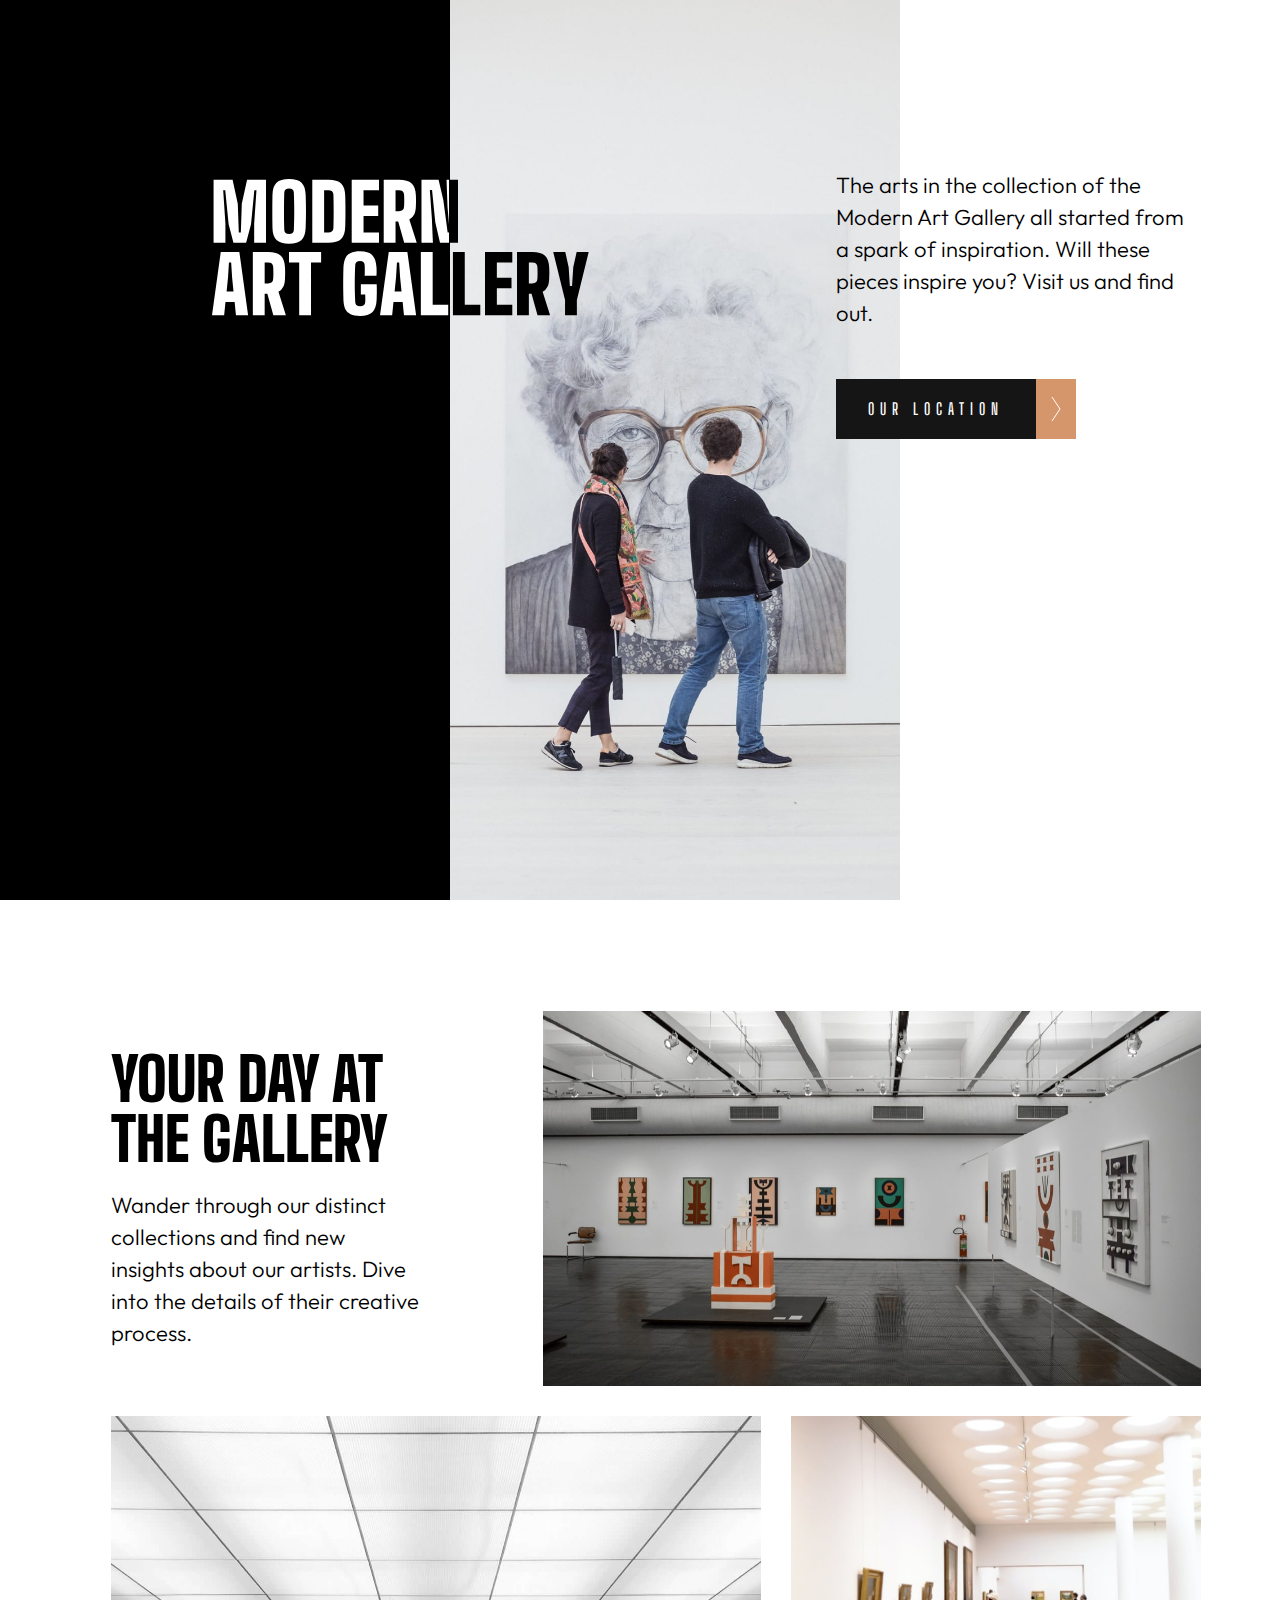
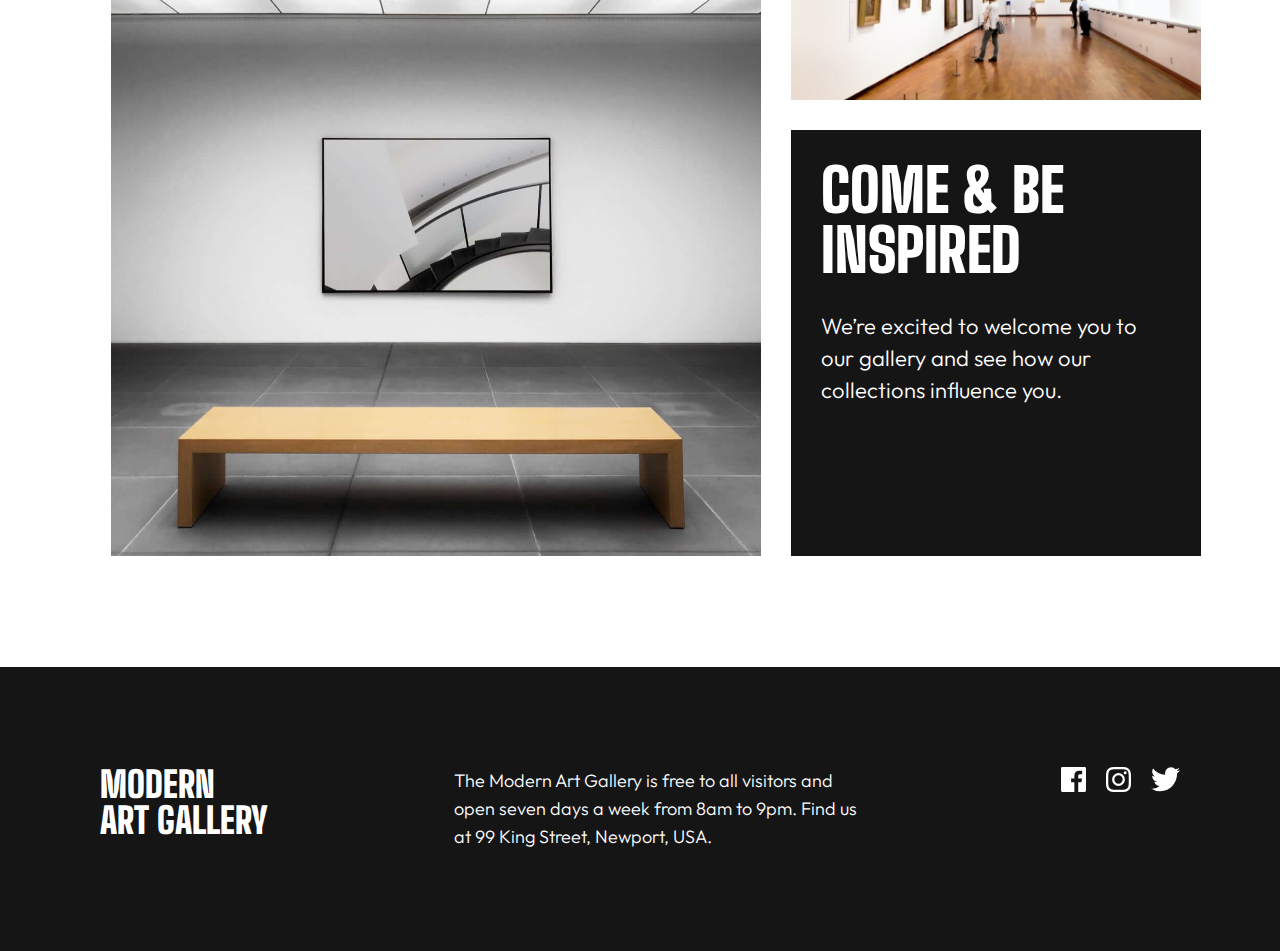
==== commit 2ca0bb59: "button fix inside the anchor, and Readme update" ====
--- a/index.html
+++ b/index.html
@@ -10,9 +10,9 @@
   <link href="https://fonts.googleapis.com/css2?family=Big+Shoulders+Display:wght@300;500;900&family=Outfit:wght@300&display=swap" rel="stylesheet">
   <link rel="stylesheet" href="./css/reset.css">
   <link rel="stylesheet" href="./css/global.css">
-  <link rel="stylesheet" href="./css/header.css">
-  <link rel="stylesheet" href="./css/main.css">
-  <link rel="stylesheet" href="./css/footer.css">
+  <link rel="stylesheet" href="css/home/header.css">
+  <link rel="stylesheet" href="css/home/main.css">
+  <link rel="stylesheet" href="css/home/footer.css">
 
 
   <title>Frontend Mentor | Art gallery website</title>
@@ -38,16 +38,17 @@
 
     <!--     End of title Modern art galery svg code-->
 
-    <div class="heroImg" role="img" aria-label="image content a picture with a oldo woman">
+    <div class="heroImg" role="img" aria-label="image with a couple looking at a picture with an image of an elderly
+    woman wearing glasses">
     </div>
 
 
     <div class="header-content">
-      <p class="text-m">The arts in the collection of the Modern Art Gallery all started
+      <h1 class="text-m">The arts in the collection of the Modern Art Gallery all started
         from a spark of inspiration. Will these pieces inspire you? Visit
-        us and find out.</p>
+        us and find out.</h1>
 
-      <a class="buttom-anchor" href="location.html"><button class="buttom title-s">Our location</button>
+      <a class="buttom-anchor" href="location.html"><div class="buttom title-s">Our location</div>
         <div class="buttom-arrow">
           <img src="./assets/icon-arrow-right.svg" alt="white right arrow icon">
         </div>
@@ -59,16 +60,24 @@
 <main>
   <section class="galery">
     <div class="galeryContent">
-      <h2 class="title-m">Your day at the gallery</h2>
+      <h2 class="title-m">Your day <span class="breakline">at the gallery</span></h2>
       <p class="text-m">Wander through our distinct collections and find new insights about
         our artists. Dive into the details of their creative process.
       </p>
     </div>
-    <div class="galery-img1" role="img" aria-label=""></div>
-    <div class="galery-img2" role="img" aria-label=""></div>
+    <div class="galery-img1" role="img" aria-label="image of an art gallery with a sculpture in the center of the room
+    and with 8 paintings displayed on the walls, 5 of them on the back wall and 3 on the side wall"></div>
+    <div class="galery-img2" role="img" aria-label="image showing an art gallery room that has a white and checkered
+    ceiling, a gray wall with a centralized frame on which a modern black spiral staircase is painted, the floor of the
+     room is checkered in the color of burnt cement and has a center backless sea bench"></div>
 
     <div class="finalGrid">
-      <div class="galery-img3">
+      <div class="galery-img3" role="img" aria-label="image showing a corridor in the art gallery with a white parapet
+      on the right side and a steel handrail that allows a view to the lower floor, where it is possible to see two
+      cylindrical and white pillars rising to the ceiling, the ceiling is white with round niches with natural light
+      and has a row of spots positioned to illuminate the paintings on the white wall on the left side, the wall has 5
+      rooms, 3 small paintings and two large ones, it is possible to see a part of another room, which contains 4 more
+      paintings small two on the back wall and two on the side, the floor is made of hardwood">
       </div>
 
       <div class="galeryContent2">
@@ -90,9 +99,9 @@
   </p>
 
   <div class="social-media">
-    <a href="#"><img src="./assets/icon-facebook.svg" alt=""></a>
-    <a href="#"><img src="./assets/icon-instagram.svg" alt=""></a>
-    <a href="#"><img src="./assets/icon-twitter.svg" alt=""></a>
+    <a href="#"><img src="./assets/icon-facebook.svg" alt="facebook icon"></a>
+    <a href="#"><img src="./assets/icon-instagram.svg" alt="instagram icon"></a>
+    <a href="#"><img src="./assets/icon-twitter.svg" alt="twitter icon"></a>
   </div>
 
 
--- a/css/global.css
+++ b/css/global.css
@@ -1,70 +1,75 @@
 body{
     font-weight: 300;
+    margin: 0 auto;
 }
+
 
 .title-xl{
     font-family: 'Big Shoulders Display', cursive;
-    font-size: 96px;
-    line-height: 88px;
+    font-size: 6rem;
+    line-height: 5.5rem;
     font-weight: 900;
     text-transform: uppercase;
 }
 
 .title-l{
     font-family: 'Big Shoulders Display', cursive;
-    font-size: 70px;
-    line-height: 70px;
+    font-size: 4.375rem;
+    line-height: 4.375rem;
     font-weight: 900;
     text-transform: uppercase;
 }
 
 .title-m{
     font-family: 'Big Shoulders Display', cursive;
-    font-size: 60px;
+    font-size: 3.75rem;
     font-weight: 900;
     text-transform: uppercase;
 }
 
 .title-s{
     font-family: 'Big Shoulders Display', cursive;
-    font-size: 36px;
-    line-height: 36px;
+    font-size: 2.25rem;
+    line-height: 2.25rem;
     font-weight: 900;
     text-transform: uppercase;
 }
 
 .text-m{
     font-family: 'Outfit', sans-serif;
-    font-size: 22px;
-    line-height: 32px;
+    font-size: 1.375rem;
+    line-height: 2rem;
     font-weight: 300;
 }
 
 .text-s{
     font-family: 'Outfit', sans-serif;
-    font-size: 18px;
-    line-height: 28px;
+    font-size: 1.125rem;
+    line-height: 1.75rem;
     font-weight: 300;
 }
 
 .buttom-anchor{
     display:flex;
-    width: 240px;
-    height: 60px;
+    width: 15rem;
+    height: 3.75rem;
 }
 
 
 .buttom{
+    display: flex;
     font-family: 'Big Shoulders Display', cursive;
     font-size: 16px;
     text-transform: uppercase;
     font-stretch: extra-expanded;
     font-weight: 600;
-    letter-spacing: 6px;
+    letter-spacing: 0.375rem;
     background-color: #151515;
     border: none;
     color: white;
-    width: calc(100% - 40px);
+    width: calc(100% - 2.5rem);
+    justify-content: center;
+    align-items: center;
 
 }
 
@@ -73,12 +78,12 @@
     justify-content: center;
     align-items: center;
     background-color: #D5966C;
-    width: 40px;
+    width: 2.5rem;
 }
 
 .buttom-arrow img{
-    width: 10px;
-    height: 24px;
+    width: 0.625rem;
+    height: 1.5rem;
 }
 
 
--- a/css/home/header.css
+++ b/css/home/header.css
@@ -0,0 +1,199 @@
+.header{
+    display: flex;
+    height: 100vh;
+}
+
+.header-card{
+    position: relative;
+    display: flex;
+    width: 100vw;
+}
+
+.blackBackgrund{
+    background-color: black;
+    width: 450px;
+    height: 100%;
+}
+
+.header-title{
+    position: absolute;
+    top: 179px;
+    left: 212px;
+    width: 380px;
+    height: 200px;
+}
+
+.header-title svg{
+    fill: url(#grad);
+}
+
+.heroImg{
+    background-image: url("../../assets/desktop/image-hero@2x.jpg");
+    background-size: cover;
+    background-repeat: no-repeat;
+    background-position: center;
+    width: 450px;
+    height: 100%;
+}
+
+.header-content{
+    display: flex;
+    flex-direction: column;
+    position: relative;
+    width: 350px;
+    top: 169px;
+    left: -64px;
+}
+
+.header-content a{
+    margin-top: 50px;
+}
+
+
+/*nest hub and laptop 1024px*/
+@media screen and (max-width: 1024px) and (max-height: 600px) {
+    .header-title{
+        top: 8.062rem;
+        left: 2.56rem;
+    }
+
+
+    .header-content {
+        top: 7.25rem;
+    }
+
+    .blackBackgrund {
+        width: 18.75rem;
+    }
+
+}
+
+/*surface pro 7 and tablets 912px*/
+
+@media screen and (max-width: 912px) and (max-height: 1368px) {
+    .header-card{
+        position: initial;
+        width: 100%;
+        height: 75rem;
+    }
+
+    .heroImg{
+        width: 34.75rem;
+    }
+
+    .blackBackgrund{
+        display: none;
+    }
+
+    .header-title{
+        top: 20.31rem;
+        left: 31.75rem;
+    }
+
+    .header-content {
+        position: absolute;
+        top: 32.875rem;
+        left: 31.875rem;
+    }
+
+    .header-content a {
+        margin-top: 4.125rem;
+    }
+
+
+    .header-title svg{
+        fill: #151515;
+    }
+
+}
+
+/*ipad air and tablets 820px*/
+
+@media screen and (max-width: 820px) and (max-height: 1180px) {
+    .header-title {
+        top: 20.312rem;
+        left: 26.31rem;
+    }
+
+    .header-content {
+        position: absolute;
+        top: 32.875rem;
+        left: 26.31rem;
+    }
+}
+
+/*iphone xr and cellphones 414px and tablet duo*/
+
+@media screen and (max-width: 540px) and (max-height: 915px) {
+    .header-card{
+        flex-direction: column;
+        height: 100vh;
+        justify-content: start;
+    }
+
+    .heroImg{
+        width: 100%;
+        height: 21.875rem;
+    }
+
+    .header-title{
+        position: inherit;
+        order: 2;
+        width: 20.625rem;
+        height: 9.375rem;
+        margin-top: 3.125rem;
+        margin-left: 1.25rem;
+   }
+
+    .header-content{
+        position: inherit;
+        order: 3;
+        margin-top: 1.25rem;
+        margin-left: 1.25rem;
+        width: 22.1875rem;
+    }
+
+    .header-content p{
+        font-size: 1.25rem;
+        line-height: 1.75rem;
+    }
+
+    .header-content a {
+        margin-top: 3.125rem;
+    }
+}
+
+/*iphone se and mobiles 375px*/
+
+@media screen and (max-width: 375px) and (max-height: 667px) {
+    .heroImg{
+        width: 100%;
+        height: 15.625rem;
+    }
+
+    .header-title{
+        position: inherit;
+        order: 2;
+        width: 17.812rem;
+        margin-top: 2.5rem;
+        margin-left: 1.25rem;
+        height: 7.625rem;
+    }
+
+    .header-content{
+        position: inherit;
+        order: 3;
+        margin-top: 1.25rem;
+        margin-left: 1.25rem;
+        width: 21.25rem;
+    }
+
+    .header-content p{
+        font-size: 1.125rem;
+        line-height: 1.75rem;
+    }
+
+    .header-content a {
+        margin-top: 2.5rem;
+    }
+}
--- a/css/home/main.css
+++ b/css/home/main.css
@@ -0,0 +1,287 @@
+main{
+    max-width: 1110px;
+}
+
+.galery{
+    display: grid;
+    margin: 10%;
+    grid-gap: 30px;
+    grid-template-areas: "a1 a1 a2 a2 a2"
+                         "a3 a3 a3 a4 a4"
+                         "a3 a3 a3 a4 a4"
+}
+
+/*first card*/
+
+.galeryContent{
+    grid-area: a1;
+    display: flex;
+    flex-direction: column;
+    justify-content: center;
+    height: 375px;
+    width: 402px;
+}
+
+.galeryContent h2{
+    width: 300px;
+}
+
+.galeryContent p{
+    margin-top: 20px;
+    width: 311px;
+}
+
+/*first end card*/
+
+/*sencond card*/
+
+.galery-img1{
+    grid-area: a2;
+    background-image: url("../../assets/desktop/image-grid-1@2x.jpg");
+    background-size: cover;
+    background-repeat: no-repeat;
+    background-position: center;
+}
+
+/*sencond card end */
+
+/*third card*/
+
+.galery-img2{
+    grid-area: a3;
+    background-image: url("../../assets/desktop/image-grid-2@2x.jpg");
+    background-size: cover;
+    background-repeat: no-repeat;
+    background-position: center;
+    width: 650px;
+    height: 740px;
+}
+
+.finalGrid{
+    grid-area: a4;
+    display: flex;
+    flex-direction: column;
+    align-items: flex-start;
+    height: 740px;
+}
+
+.galery-img3{
+
+    background-image: url("../../assets/desktop/image-grid-3@2x.jpg");
+    background-size: cover;
+    background-repeat: no-repeat;
+    background-position: center;
+    object-fit: cover;
+    width: 100%;
+    height: 40%;
+}
+
+.galeryContent2{
+    background-color: #151515;
+    color: #FFFFFF;
+    margin-top: 30px;
+    height: 60%;
+}
+
+.galeryContent2 h2{
+    width: 300px;
+    margin: 30px;
+
+}
+
+.galeryContent2 p{
+    width: 350px;
+    margin: 30px;
+}
+
+.galery img{
+    width: 100%;
+    object-fit: cover;
+}
+
+/*nest hub and laptop 1024px*/
+@media screen and (max-width: 1024px) and (max-height: 600px) {
+    .galery-img3{
+        grid-area: a4;
+        object-fit: cover;
+        width: 25rem;
+    }
+
+    .galery-img2{
+        width: 34rem;
+    }
+
+    .galery{
+        margin: 2%;
+    }
+    .galeryContent2{
+        width: 25rem;
+    }
+}
+
+/*surface pro 7 and tablets 912px*/
+
+@media screen and (max-width: 912px) and (max-height: 1368px) {
+    .galery{
+        margin: 0 3% 3% 3%;
+    }
+
+    .galeryContent{
+        width: 18.5rem;
+        justify-content: start;
+    }
+
+    .galeryContent h2 {
+        margin-top: 3.125rem;
+        width: 16.875rem;
+    }
+
+    .galeryContent p {
+        margin-top: 1.87rem;
+        width: 18.06rem;
+    }
+
+    .galery-img1{
+        background-image: url("../../assets/tablet/image-grid-1@2x.jpg");
+        background-size: cover;
+        background-repeat: no-repeat;
+        height: 34.875rem;
+    }
+
+    .galery-img1 img{
+        display: none;
+    }
+
+    .galery-img2{
+        width: 29.31rem;
+    }
+
+    .galery-img3{
+        width: 22.5rem;
+        height: 45%;
+    }
+
+    .galeryContent2{
+        height: 55%;
+    }
+
+    .galeryContent2 p {
+        width: 17.125rem;
+        margin: 30px;
+    }
+}
+
+@media screen and (max-width: 820px) and (max-height: 1180px) {
+    .galery{
+        margin: 9.375rem 3% 3% 3%;
+        grid-gap: 0.937rem;
+    }
+
+    .galeryContent{
+        width: 16.687rem;
+        justify-content: start;
+    }
+
+    .galery-img1{
+        width: 100%;
+    }
+
+    .galery-img2{
+        width: 28.06rem;
+        height: 40.9rem;
+    }
+
+    .finalGrid{
+        width: 19.06rem;
+        height: 100%;
+    }
+
+    .galery-img3{
+        width: 100%;
+        height: 40%;
+    }
+
+    .galeryContent2{
+        height: 60%;
+    }
+
+    .galeryContent2 h2 {
+        width: 17.125rem;
+        margin: 0.87rem;
+    }
+
+    .galeryContent2 p {
+        width: 17.125rem;
+        margin: 0.87rem;
+    }
+}
+
+@media screen and (max-width: 540px) and (max-height: 915px) {
+    .galery{
+        display: grid;
+        margin: 0.93rem;
+        grid-gap: 1.25rem;
+        grid-template-areas: "a2""a1""a3""a4"
+    }
+
+    .galery-img1{
+        width: 100%;
+        height: 23.56rem;
+    }
+
+    .galery-img2{
+        width: 100%;
+        height: 40.93rem;
+    }
+
+    .galeryContent{
+        width: 100%;
+    }
+
+    .galeryContent h2 {
+        font-size: 3.43rem;
+        margin-top: 3.125rem;
+        width: 21.875rem;
+    }
+
+    .breakline{
+        display: block;
+    }
+
+    .galeryContent p {
+        width: 21.5rem;
+        font-size: 1.25rem;
+        line-height: 1.75rem;
+    }
+
+    .galery-img2 {
+        height: 26.87rem;
+    }
+
+    .finalGrid {
+        width: 100%;
+        height: 37.5rem;
+    }
+
+    .galeryContent2 {
+        height: 60%;
+        width: 100%;
+    }
+
+    .galeryContent2 h2 {
+        width: 17.125rem;
+        font-size: 3.43rem;
+        margin-top: 2.18rem;
+        margin-left: 1.25rem;
+    }
+
+    .galeryContent2 p {
+        width: 20rem;
+        margin-top: 2.18rem;
+        margin-left: 1.25rem;
+        font-size: 1.25rem;
+        line-height: 1.75rem;
+    }
+
+
+}
--- a/css/home/footer.css
+++ b/css/home/footer.css
@@ -0,0 +1,49 @@
+footer{
+    background-color: #151515;
+    display: flex;
+    padding: 100px;
+    justify-content: space-between;
+}
+
+footer h2{
+    color: #FFFFFF;
+    width: 170px;
+}
+
+footer p{
+    color: #FFFFFF;
+    width: 422px;
+}
+
+.social-media{
+    display: flex;
+    gap: 20px;
+}
+
+.social-media img{
+    height: 25px;
+}
+
+.social-media img:hover{
+    filter: brightness(0) saturate(100%) invert(66%) sepia(12%) saturate(1470%) hue-rotate(341deg) brightness(97%) contrast(85%);
+}
+
+@media screen and (max-width: 912px) {
+    footer {
+        background-color: #151515;
+        display: flex;
+        padding: 4.375rem 2.5rem;
+        justify-content: space-between;
+    }
+
+    footer p {
+        width:18.437rem;
+    }
+}
+
+@media screen and (max-width: 414px) and (max-height: 915px) {
+    footer{
+        flex-direction: column;
+        gap: 1.875rem;
+    }
+}